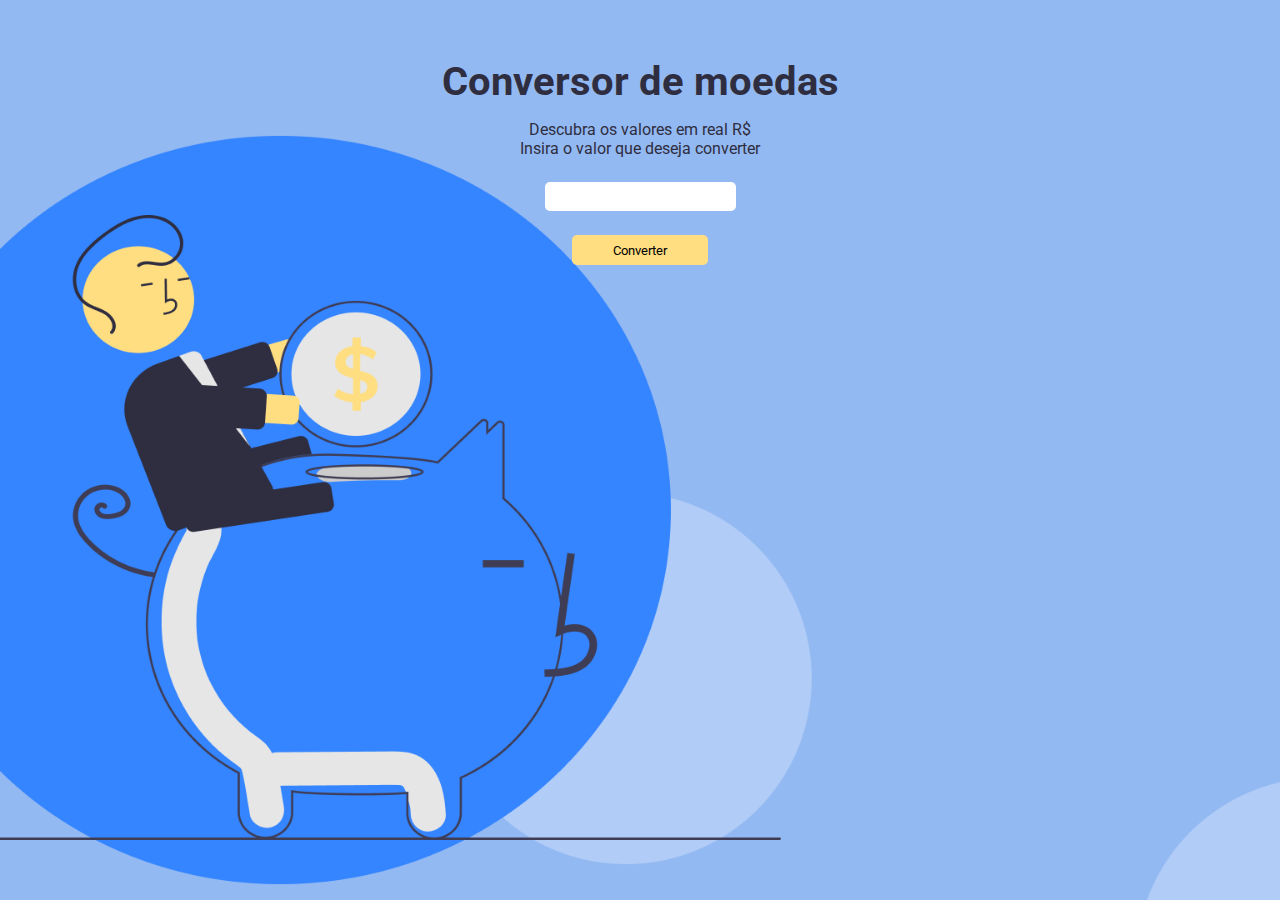
==== conversor_moedas/index.html @ 08e5c3f8 "adicionar conversor de moedas projeto" ====
<!DOCTYPE html>
<html lang="en">

<head>
    <meta charset="UTF-8">
    <meta http-equiv="X-UA-Compatible" content="IE=edge">
    <meta name="viewport" content="width=device-width, initial-scale=1.0">

    <title>Conversor de moedas</title>
</head>
<link rel="stylesheet" type="text/css" href="style.css" media="screen" />
<link rel="preconnect" href="https://fonts.googleapis.com">
<link rel="preconnect" href="https://fonts.gstatic.com" crossorigin>
<link href="https://fonts.googleapis.com/css2?family=Roboto:ital,wght@0,300;0,500;1,300;1,400&display=swap" rel="stylesheet">
<body>
    <div class="container">
        <img src="https://www.alura.com.br/assets/img/imersoes/dev-2021/logo-imersao-conversor-de-moedas.svg"
        class="page-logo" alt=""><br><br>
        <h1 class="page-title">
            Conversor de moedas
        </h1>
        <p class="page-subtitle">
            Descubra os valores em real R$
        </p>
        <label for="moeda">Insira o valor que deseja converter</label><br>
        <input type="number" id="valor" size="2" /><br>
        <button type="submit" class="btn-grad" onclick="Converter()">Converter</button>
        <h2 id="valorConvertido"></h2>
        
    </div>
    <a href="https://alura.com.br/" target="_blank">
        <img src="https://www.alura.com.br/assets/img/home/alura-logo.svg" alt="" class="alura-logo">
        <script src="script.js"></script>
</body>

</html>
---- conversor_moedas/style.css ----
*{
    margin: 0;
    font-family: 'Roboto', sans-serif;
}

html {
    height: 100vh;
}

body {
    font-family: "Roboto Mono", monospace;
    min-height: 400px;
    background-image: url("./images/home.png");
    background-color: #000000;
    background-repeat: no-repeat;
    background-size: cover;
    height: 100%;
    
  }
  
  .container {
    text-align: center;
    padding: 20px;
    display: flex;
    flex-direction: column;
    justify-content: center;
    align-items: center;


  }
  
  .page-title {
    font-size: 40px;      
    color: #2f2e41;
    margin: 0 0 5px;
    margin-bottom: 10px;
  }
  
  .page-subtitle {
    color: #2f2e41;
    margin-top: 5px;
  }
  
  .page-logo {
    width: 200px;
  }
  
  .alura-logo {
    width: 40px;
    position: absolute;
    top: 10px;
    right: 10px;
  }
  
  input {
    margin: 5px;
    padding: 6px;
    border-radius: 5px;
    border: 1px solid transparent;
  }
  
  label {
    color: #2f2e41;
  }
  
  .btn-grad {
    background: #ffde82;
    height: 30px;
    border-radius: 5px;
    padding: 10px 40px;
    text-align: center;
    border: 1px solid transparent;
    cursor: pointer;
    display: flex;
    justify-content: center;
    align-items: center;
    margin-bottom: 20px;
    transition: 0.8s;
    
    }

    .btn-grad:hover{
        background: #f3ca5b;
        transition: 0.8s;
    }
  
  h2 {
    color: #2f2e41;
    font-size: 30px;
  }
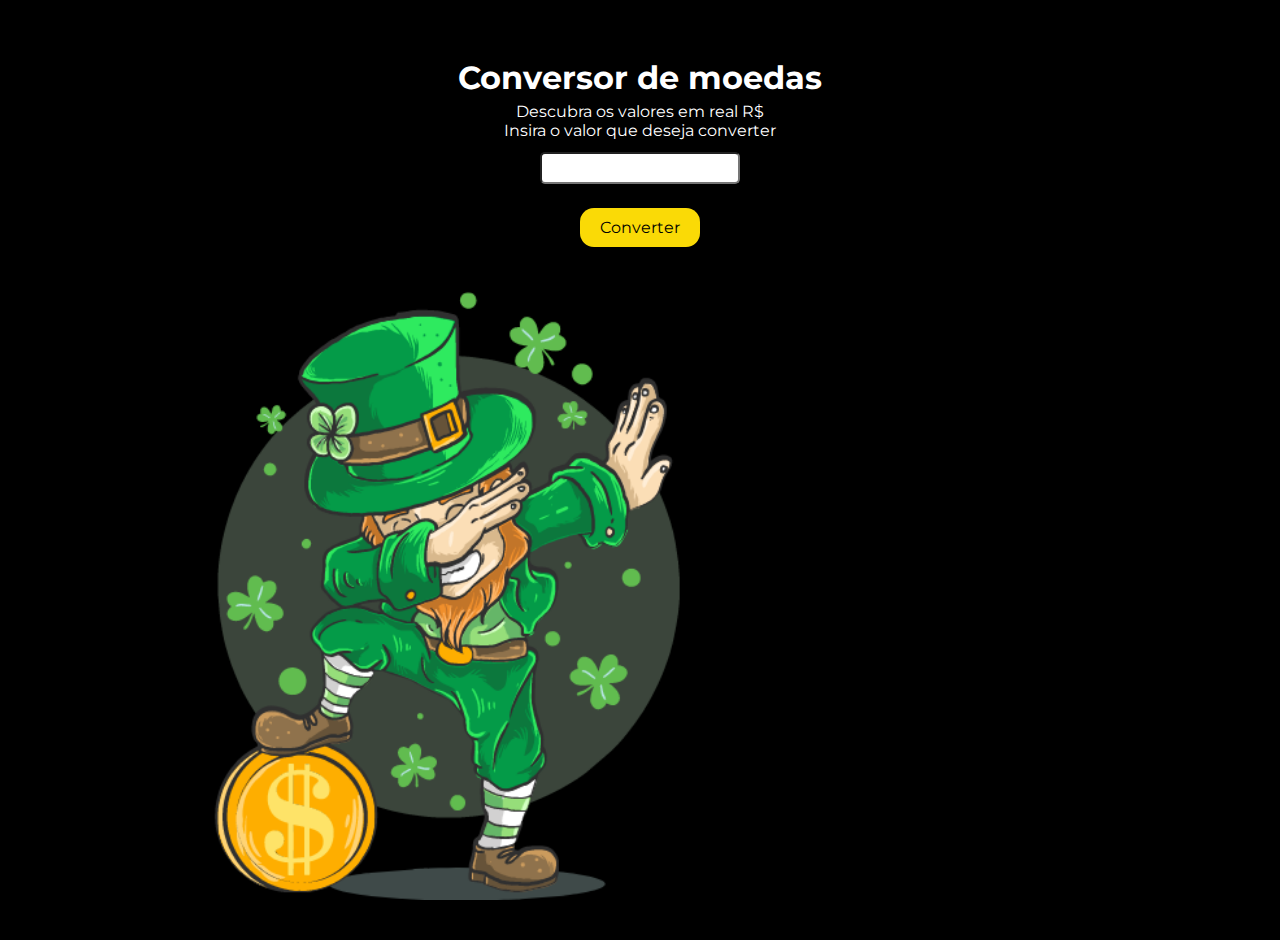
==== commit 9045b800: "make it better" ====
--- a/conversor_moedas/index.html
+++ b/conversor_moedas/index.html
@@ -11,7 +11,13 @@
 <link rel="stylesheet" type="text/css" href="style.css" media="screen" />
 <link rel="preconnect" href="https://fonts.googleapis.com">
 <link rel="preconnect" href="https://fonts.gstatic.com" crossorigin>
-<link href="https://fonts.googleapis.com/css2?family=Roboto:ital,wght@0,300;0,500;1,300;1,400&display=swap" rel="stylesheet">
+<link rel="preconnect" href="https://fonts.googleapis.com">
+<link rel="preconnect" href="https://fonts.gstatic.com" crossorigin>
+<link rel="preconnect" href="https://fonts.googleapis.com">
+<link rel="preconnect" href="https://fonts.gstatic.com" crossorigin>
+<link rel="preconnect" href="https://fonts.googleapis.com">
+<link rel="preconnect" href="https://fonts.gstatic.com" crossorigin>
+<link href="https://fonts.googleapis.com/css2?family=Montserrat:ital,wght@0,100;0,200;0,300;0,400;1,100;1,200;1,300&display=swap" rel="stylesheet">
 <body>
     <div class="container">
         <img src="https://www.alura.com.br/assets/img/imersoes/dev-2021/logo-imersao-conversor-de-moedas.svg"
--- a/conversor_moedas/style.css
+++ b/conversor_moedas/style.css
@@ -1,6 +1,6 @@
 *{
     margin: 0;
-    font-family: 'Roboto', sans-serif;
+    font-family: 'Montserrat', sans-serif;
 }
 
 html {
@@ -8,86 +8,75 @@
 }
 
 body {
-    font-family: "Roboto Mono", monospace;
-    min-height: 400px;
-    background-image: url("./images/home.png");
-    background-color: #000000;
-    background-repeat: no-repeat;
-    background-size: cover;
-    height: 100%;
-    
-  }
-  
-  .container {
-    text-align: center;
-    padding: 20px;
-    display: flex;
-    flex-direction: column;
-    justify-content: center;
-    align-items: center;
+  font-family: "Roboto Mono", monospace;
+  min-height: 400px;
+  background-image: url('./images/2.png');
+  background-color: #000000;
+  background-size: 100vh;
+  background-position: center bottom;
+  background-repeat: no-repeat;
+}
 
+.container {
+  text-align: center;
+  padding: 20px;
+  height: 100vh;
+}
 
-  }
-  
-  .page-title {
-    font-size: 40px;      
-    color: #2f2e41;
-    margin: 0 0 5px;
-    margin-bottom: 10px;
-  }
-  
-  .page-subtitle {
-    color: #2f2e41;
-    margin-top: 5px;
-  }
-  
-  .page-logo {
-    width: 200px;
-  }
-  
-  .alura-logo {
-    width: 40px;
-    position: absolute;
-    top: 10px;
-    right: 10px;
-  }
-  
-  input {
-    margin: 5px;
-    padding: 6px;
-    border-radius: 5px;
-    border: 1px solid transparent;
-  }
-  
-  label {
-    color: #2f2e41;
-  }
-  
-  .btn-grad {
-    background: #ffde82;
-    height: 30px;
-    border-radius: 5px;
-    padding: 10px 40px;
-    text-align: center;
-    border: 1px solid transparent;
-    cursor: pointer;
-    display: flex;
-    justify-content: center;
-    align-items: center;
-    margin-bottom: 20px;
+.page-title {
+  color: #ffffff;
+  margin: 0 0 5px;
+}
+
+.page-subtitle {
+  color: #ffffff;
+  margin-top: 5px;
+}
+
+.page-logo {
+  width: 200px;
+}
+
+.alura-logo {
+  width: 40px;
+  position: absolute;
+  top: 10px;
+  right: 10px;
+}
+
+input {
+  margin: 12px;
+  padding: 6px;
+  border-radius: 5px;
+}
+
+label {
+  color: white;
+}
+
+button {
+  margin-top: 12px;
+  padding: 4px 8px;
+  border-radius: 14px;
+  background: #fada06;
+  text-decoration: none;
+  display: inline-block;
+  font-size: 16px;
+  border: #fada06;
+  cursor: pointer;
+  transition: 0.8s;
+  padding: 10px 20px;
+
+}
+
+button:hover{
+   
+    background: #b6a00f url('botao_hover.gif') no-repeat;
     transition: 0.8s;
-    
-    }
+    color: #000000;
+}
 
-    .btn-grad:hover{
-        background: #f3ca5b;
-        transition: 0.8s;
-    }
-  
-  h2 {
-    color: #2f2e41;
-    font-size: 30px;
-  }
-  
-
-  +h2 {
+  color: #ffffff;
+  font-size: 30px;
+}
